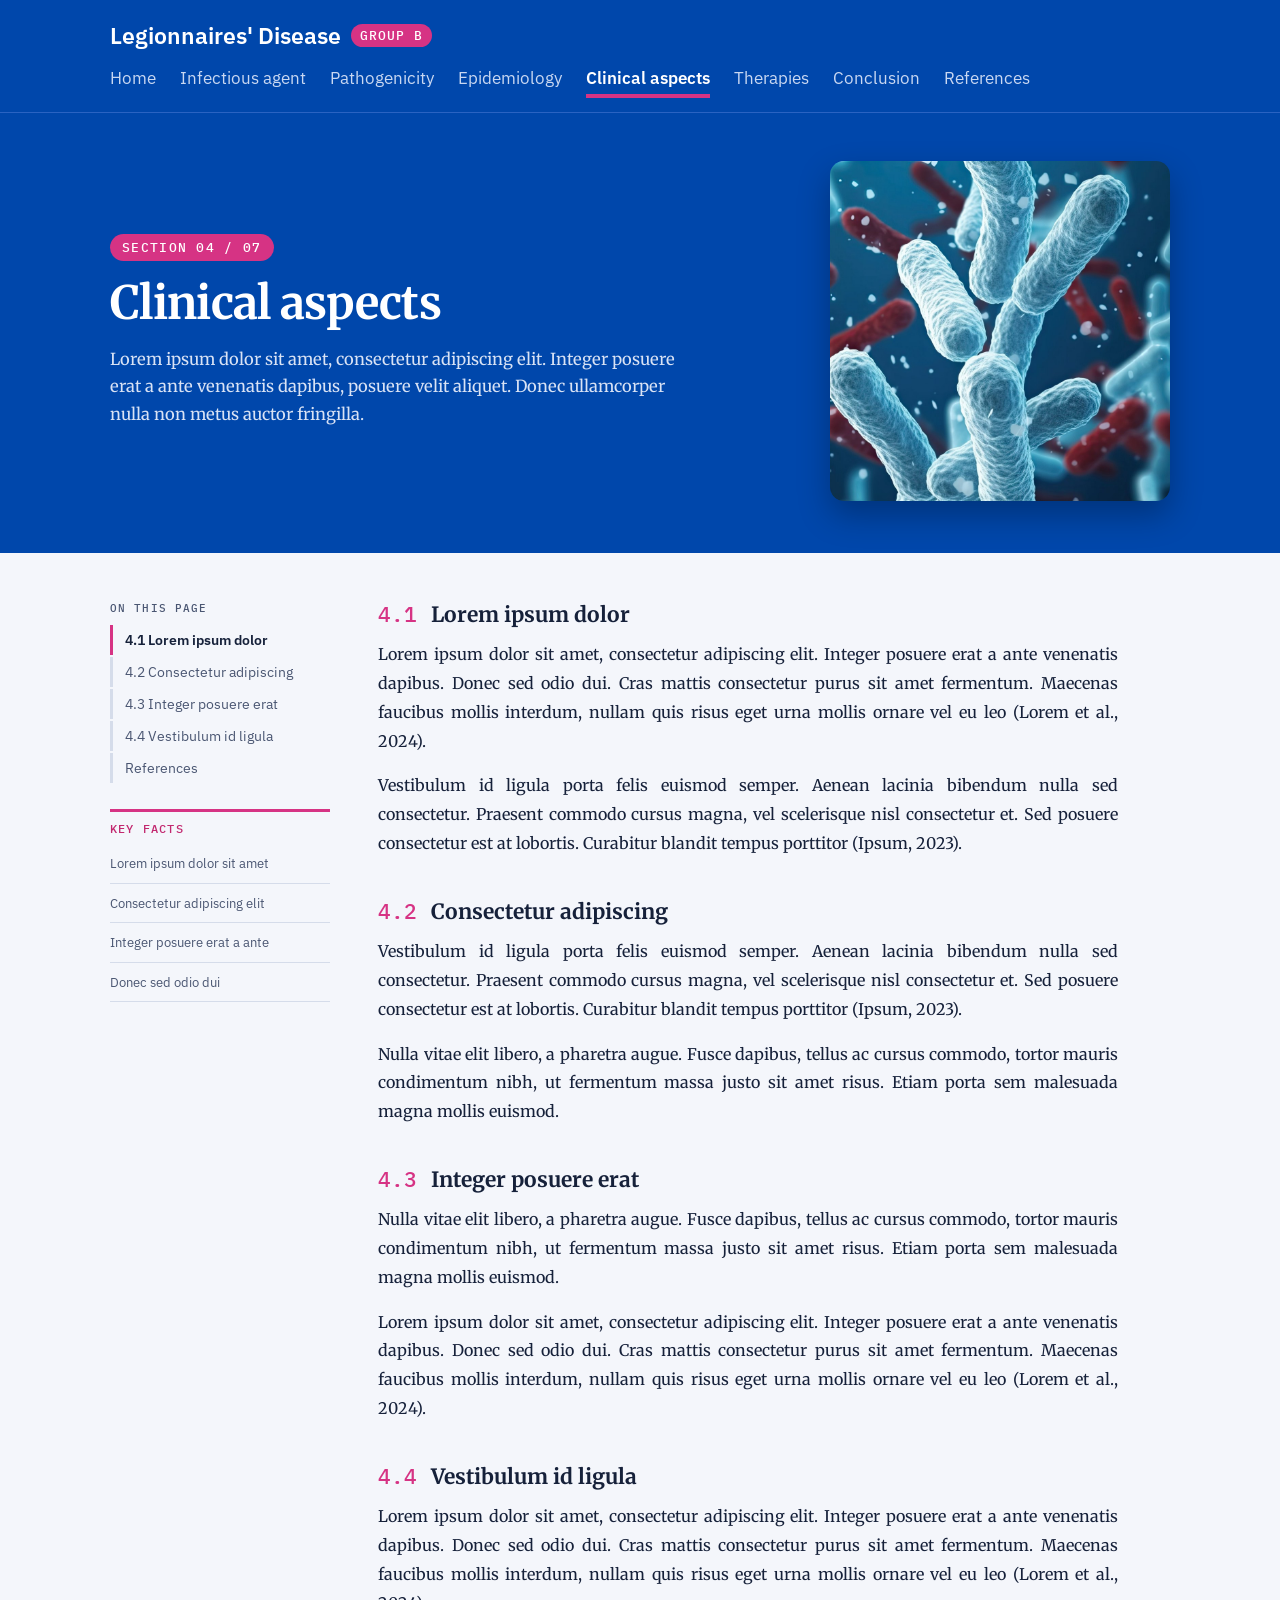
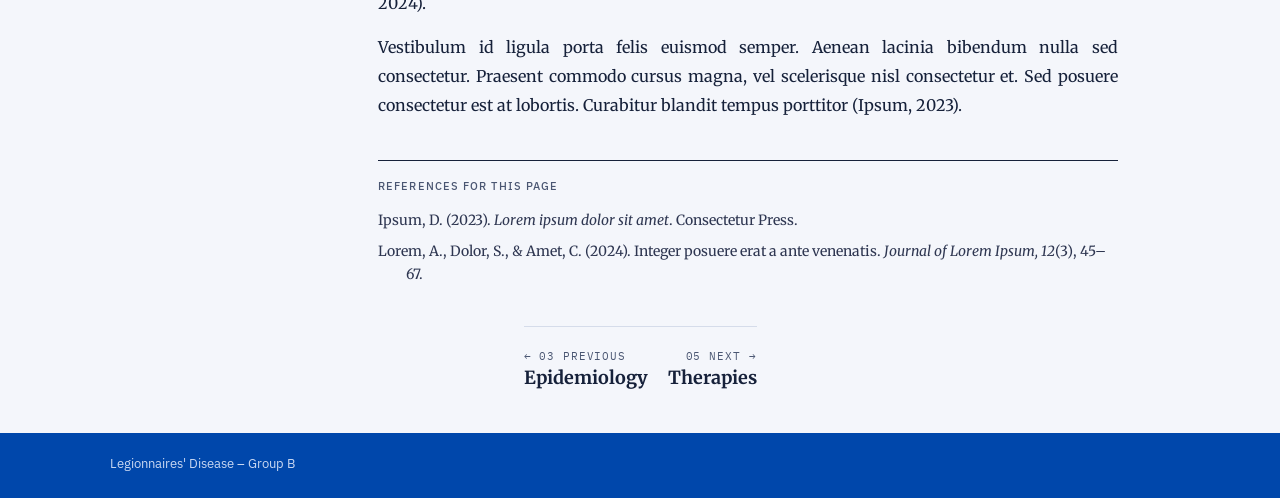
==== clinical-aspects.html @ c15a5297 "added the files for the case study" ====
<!DOCTYPE html>
<html lang="en">
<head>
<meta charset="utf-8">
<meta name="viewport" content="width=device-width, initial-scale=1">
<title>Clinical aspects – Legionnaires' Disease – Group B</title>
<link rel="preconnect" href="https://fonts.googleapis.com">
<link rel="preconnect" href="https://fonts.gstatic.com" crossorigin>
<link href="https://fonts.googleapis.com/css2?family=IBM+Plex+Sans:ital,wght@0,400;0,600;1,400&family=IBM+Plex+Mono:wght@500&family=Merriweather:ital,wght@0,400;0,700;1,400&display=swap" rel="stylesheet">
<link rel="stylesheet" href="style.css">
</head>
<body>
<header class="site-header">
  <div class="wrap">
    <a class="brand" href="index.html"><b>Legionnaires' Disease</b><span>GROUP B</span></a>
    <nav class="nav" aria-label="Main menu">
      <a href="index.html">Home</a>
      <a href="infectious-agent.html">Infectious agent</a>
      <a href="pathogenicity.html">Pathogenicity</a>
      <a href="epidemiology.html">Epidemiology</a>
      <a href="clinical-aspects.html" class="current" aria-current="page">Clinical aspects</a>
      <a href="therapies.html">Therapies</a>
      <a href="conclusion.html">Conclusion</a>
      <a href="references.html">References</a>
    </nav>
  </div>
</header>
<section class="band">
  <div class="wrap">
    <div class="band-text">
      <p class="label">Section 04 / 07</p>
      <h1>Clinical aspects</h1>
      <p class="lead">Lorem ipsum dolor sit amet, consectetur adipiscing elit. Integer posuere erat a ante venenatis dapibus, posuere velit aliquet. Donec ullamcorper nulla non metus auctor fringilla.</p>
    </div>
    <figure><img src="img-clinical-aspects.jpg" alt="3D illustration of rod-shaped bacteria in light blue and red"></figure>
  </div>
</section>

<main class="wrap layout">
  <aside class="toc" aria-label="On this page">
    <span class="label">On this page</span>
      <a href="#s1" class="on">4.1 Lorem ipsum dolor</a>
      <a href="#s2">4.2 Consectetur adipiscing</a>
      <a href="#s3">4.3 Integer posuere erat</a>
      <a href="#s4">4.4 Vestibulum id ligula</a>
      <a href="#refs">References</a>
    <div class="keyfacts"><span class="label">Key facts</span><p>Lorem ipsum dolor sit amet</p><p>Consectetur adipiscing elit</p><p>Integer posuere erat a ante</p><p>Donec sed odio dui</p></div>
  </aside>

  <article>
    <h2 id="s1"><span class="num">4.1</span><span>Lorem ipsum dolor</span></h2>
    <p>Lorem ipsum dolor sit amet, consectetur adipiscing elit. Integer posuere erat a ante venenatis dapibus. Donec sed odio dui. Cras mattis consectetur purus sit amet fermentum. Maecenas faucibus mollis interdum, nullam quis risus eget urna mollis ornare vel eu leo (Lorem et al., 2024).</p>
    <p>Vestibulum id ligula porta felis euismod semper. Aenean lacinia bibendum nulla sed consectetur. Praesent commodo cursus magna, vel scelerisque nisl consectetur et. Sed posuere consectetur est at lobortis. Curabitur blandit tempus porttitor (Ipsum, 2023).</p>

    <h2 id="s2"><span class="num">4.2</span><span>Consectetur adipiscing</span></h2>
    <p>Vestibulum id ligula porta felis euismod semper. Aenean lacinia bibendum nulla sed consectetur. Praesent commodo cursus magna, vel scelerisque nisl consectetur et. Sed posuere consectetur est at lobortis. Curabitur blandit tempus porttitor (Ipsum, 2023).</p>
    <p>Nulla vitae elit libero, a pharetra augue. Fusce dapibus, tellus ac cursus commodo, tortor mauris condimentum nibh, ut fermentum massa justo sit amet risus. Etiam porta sem malesuada magna mollis euismod.</p>

    <h2 id="s3"><span class="num">4.3</span><span>Integer posuere erat</span></h2>
    <p>Nulla vitae elit libero, a pharetra augue. Fusce dapibus, tellus ac cursus commodo, tortor mauris condimentum nibh, ut fermentum massa justo sit amet risus. Etiam porta sem malesuada magna mollis euismod.</p>
    <p>Lorem ipsum dolor sit amet, consectetur adipiscing elit. Integer posuere erat a ante venenatis dapibus. Donec sed odio dui. Cras mattis consectetur purus sit amet fermentum. Maecenas faucibus mollis interdum, nullam quis risus eget urna mollis ornare vel eu leo (Lorem et al., 2024).</p>

    <h2 id="s4"><span class="num">4.4</span><span>Vestibulum id ligula</span></h2>
    <p>Lorem ipsum dolor sit amet, consectetur adipiscing elit. Integer posuere erat a ante venenatis dapibus. Donec sed odio dui. Cras mattis consectetur purus sit amet fermentum. Maecenas faucibus mollis interdum, nullam quis risus eget urna mollis ornare vel eu leo (Lorem et al., 2024).</p>
    <p>Vestibulum id ligula porta felis euismod semper. Aenean lacinia bibendum nulla sed consectetur. Praesent commodo cursus magna, vel scelerisque nisl consectetur et. Sed posuere consectetur est at lobortis. Curabitur blandit tempus porttitor (Ipsum, 2023).</p>

    <div class="refs" id="refs"><p class="label">References for this page</p><ul><li>Ipsum, D. (2023). <i>Lorem ipsum dolor sit amet</i>. Consectetur Press.</li><li>Lorem, A., Dolor, S., &amp; Amet, C. (2024). Integer posuere erat a ante venenatis. <i>Journal of Lorem Ipsum, 12</i>(3), 45–67.</li></ul></div>
  </article>
</main>

<nav class="wrap" aria-label="Previous and next section"><div class="pager"><a href="epidemiology.html"><small>← 03 PREVIOUS</small><span>Epidemiology</span></a><a href="therapies.html"><small>05 NEXT →</small><span>Therapies</span></a></div></nav>

<footer class="site-footer">
  <div class="wrap">Legionnaires' Disease – Group B</div>
</footer>
<script src="script.js"></script>
</body>
</html>
---- style.css ----
/* =========================================================
   Legionnaires' Disease – Group B
   One stylesheet for the whole site.
   To change a colour everywhere, change it here once.
   ========================================================= */
:root {
  /* Blue (header, title areas, footer) */
  --blue: #0047AB;            /* cobalt blue: header, title areas, footer, home */
  --blue-line: #2A63C2;
  --on-blue: #FFFFFF;
  --on-blue-soft: #D9E3F5;    /* intro text on blue */
  --on-blue-muted: #C9D8F2;   /* small text on blue */

  /* Light content area */
  --light: #F4F6FB;
  --ink: #16213A;
  --ink-2: #4A5672;
  --rule: #D5DCEA;

  /* Soft magenta accent */
  --accent: #D63384;          /* soft magenta: lines, underlines, badges, numbers */
  --accent-on-blue: #D63384;  /* on blue the pink is used as a filled badge with white text */
  --accent-text: #C2286F;     /* slightly darker soft magenta for small text and links on light background */
  --accent-vivid: #D63384;    /* section numbers and lines on light background */
  --accent-tint: #FBE9F2;

  --radius: 14px;
  --img: 340px;               /* square image on every section page */
  --serif: 'Merriweather', Georgia, 'Times New Roman', serif;     /* academic: titles and reading text */
  --sans: 'IBM Plex Sans', system-ui, sans-serif;                 /* menu, captions, tables */
  --mono: 'IBM Plex Mono', ui-monospace, monospace;
}

* { box-sizing: border-box; }
html { scroll-behavior: smooth; }
body { margin: 0; font-family: var(--sans); color: var(--ink); background: var(--light); }
img { max-width: 100%; }
.wrap { max-width: 1140px; margin: 0 auto; padding: 0 40px; }
.label { font-family: var(--mono); font-size: 13px; font-weight: 500; letter-spacing: .1em; text-transform: uppercase; margin: 0; }

/* ---------- Header ---------- */
.site-header { background: var(--blue); border-bottom: 1px solid var(--blue-line); }
.site-header .wrap { display: flex; flex-direction: column; align-items: flex-start; gap: 12px; padding-top: 20px; padding-bottom: 14px; }
.brand { display: flex; align-items: baseline; gap: 10px; color: var(--on-blue); text-decoration: none; }
.brand b { font-size: 23px; font-weight: 600; }
.brand span { font-family: var(--mono); font-size: 13px; font-weight: 500; letter-spacing: .08em; color: #FFFFFF; background: var(--accent); padding: 3px 9px; border-radius: 999px; align-self: center; }
.brand { align-items: center; }
.nav { display: flex; flex-wrap: wrap; gap: 6px 24px; font-size: 17px; }
.nav a { color: var(--on-blue-muted); text-decoration: none; padding: 5px 0; border-bottom: 4px solid transparent; }
.nav a:hover { color: var(--on-blue); }
.nav a.current { color: var(--on-blue); font-weight: 600; border-bottom-color: var(--accent); }

/* ---------- Footer ---------- */
.site-footer { background: var(--blue); color: var(--on-blue-muted); font-size: 13px; }
.site-footer .wrap { padding-top: 22px; padding-bottom: 26px; }

/* ---------- Title area with image (every page) ---------- */
.band { background: var(--blue); color: var(--on-blue); }
.band .wrap { display: flex; flex-wrap: wrap; gap: 48px; align-items: center; justify-content: space-between; padding-top: 48px; padding-bottom: 52px; }
.band-text { flex: 1 1 420px; min-width: 0; display: flex; flex-direction: column; gap: 16px; }
.band-text .label { color: #FFFFFF; background: var(--accent); align-self: flex-start; padding: 5px 12px; border-radius: 999px; }
.band h1 { font-family: var(--serif); margin: 0; font-size: clamp(32px, 4vw, 46px); line-height: 1.15; font-weight: 700; letter-spacing: -.015em; }
.lead { font-family: var(--serif); margin: 0; font-size: 16.5px; line-height: 1.65; color: var(--on-blue-soft); max-width: 580px; }
.band figure { margin: 0; flex: 0 0 var(--img); width: var(--img); }
.band figure img { display: block; width: 100%; aspect-ratio: 1 / 1; height: auto; border-radius: var(--radius); box-shadow: 0 14px 32px rgba(0, 0, 0, .28); }

/* Home: wide image shown whole */
.home .band .wrap { padding-top: 56px; padding-bottom: 60px; }
.home .band h1 { font-size: clamp(36px, 4.6vw, 54px); line-height: 1.1; }
.home .band figure { flex: 0 1 480px; width: auto; }
.home .band figure img { aspect-ratio: auto; }

/* ---------- Content area (light) ---------- */
.layout { display: flex; flex-wrap: wrap; gap: 48px; align-items: flex-start; padding-top: 48px; padding-bottom: 32px; }
.toc { flex: 0 1 220px; display: flex; flex-direction: column; gap: 2px; font-size: 14px; position: sticky; top: 16px; }
.toc .label { font-size: 11px; color: var(--ink-2); margin-bottom: 8px; }
.toc a { color: var(--ink-2); text-decoration: none; padding: 6px 0 6px 12px; border-left: 3px solid var(--rule); }
.toc a:hover, .toc a.on { color: var(--ink); border-left-color: var(--accent-vivid); }
.toc a.on { font-weight: 600; }
.keyfacts { margin-top: 24px; display: flex; flex-direction: column; gap: 10px; }
.keyfacts .label { font-size: 12px; color: var(--accent-text); border-top: 3px solid var(--accent-vivid); padding-top: 9px; }
.keyfacts p { margin: 0; font-size: 13px; line-height: 1.5; color: var(--ink-2); border-bottom: 1px solid var(--rule); padding-bottom: 9px; }

article { flex: 1 1 560px; min-width: 0; max-width: 740px; font-family: var(--serif); font-size: 16px; line-height: 1.8; }
article h2 { font-family: var(--serif); margin: 40px 0 12px; font-size: 21px; font-weight: 700; line-height: 1.3; display: flex; gap: 14px; scroll-margin-top: 16px; }
article h2:first-child { margin-top: 0; }
article h2 .num { font-family: var(--mono); font-weight: 500; color: var(--accent-vivid); }
article p { margin: 0 0 16px; text-align: justify; }
article a { color: var(--accent-text); }

/* Therapies: one centred column of the group's text */
.single { padding-top: 48px; padding-bottom: 32px; }
.single article { max-width: 780px; margin: 0 auto; }

figure.fig { margin: 24px 0; }
.fig img { display: block; width: 100%; height: auto; border-radius: var(--radius); background: #fff; border: 1px solid var(--rule); }
.fig-credit { font-size: 13px; color: var(--ink-2); margin: 8px 0 2px; }
figcaption, .tcap { font-size: 14px; color: var(--ink-2); }
figcaption b, .tcap b { color: var(--ink); }
.tcap { margin: 28px 0 8px; text-align: left; }
figcaption, .tcap, .fig-credit, .table-src, table, .refs .label { font-family: var(--sans); }
article .table-src { text-align: left; }
.table-wrap { overflow-x: auto; border-top: 2px solid var(--ink); border-bottom: 2px solid var(--ink); }
table { width: 100%; min-width: 460px; border-collapse: collapse; font-size: 15px; line-height: 1.5; }
td { padding: 10px 12px; border-bottom: 1px solid var(--rule); vertical-align: top; }
td:first-child { font-weight: 600; width: 34%; }
tbody tr:last-child td { border-bottom: none; }
tbody tr:hover { background: var(--accent-tint); }
.table-src { font-size: 13px; color: var(--ink-2); margin: 6px 0 24px; }

.refs { margin-top: 40px; padding-top: 16px; border-top: 1px solid var(--ink); }
.refs h2, .refs .label { margin: 0 0 12px; }
.refs .label { font-size: 11px; color: var(--ink-2); }
.refs h2 { font-size: 20px; }
.refs ul { list-style: none; margin: 0; padding: 0; font-size: 14px; line-height: 1.65; color: #2E3651; }
.refs li { padding-left: 2em; text-indent: -2em; margin-bottom: 8px; overflow-wrap: anywhere; }

/* ---------- Previous / next ---------- */
.pager { display: flex; flex-wrap: wrap; justify-content: space-between; gap: 20px; border-top: 1px solid var(--rule); padding-top: 22px; padding-bottom: 44px; }
.pager a { color: var(--ink); text-decoration: none; display: flex; flex-direction: column; gap: 3px; }
.pager a:last-child { text-align: right; margin-left: auto; }
.pager small { font-family: var(--mono); font-size: 11px; letter-spacing: .08em; color: var(--ink-2); }
.pager span { font-family: var(--serif); font-size: 18px; font-weight: 700; }
.pager a:hover span { color: var(--accent-vivid); }

/* ---------- Phones ---------- */
@media (max-width: 760px) {
  .wrap { padding: 0 20px; }
  .nav { flex-wrap: nowrap; overflow-x: auto; width: 100%; padding-bottom: 4px; }
  .nav a { white-space: nowrap; }
  .band .wrap, .home .band .wrap { padding-top: 32px; padding-bottom: 36px; gap: 26px; }
  .band figure { flex: 0 0 100%; width: 100%; max-width: var(--img); }
  .home .band figure { flex: 1 1 100%; max-width: none; }
  .toc { position: static; flex-basis: 100%; }
  .layout { gap: 28px; }
}

/* Page fills the screen; Home stays blue all the way down */
body { min-height: 100vh; display: flex; flex-direction: column; }
body > main { flex: 1 0 auto; min-width: 0; width: 100%; }
.home { background: var(--blue); }
.home > main { display: flex; align-items: center; }
.home > main > .band { width: 100%; }

/* Home: longer introduction text */
.home .lead { max-width: 560px; text-align: justify; }
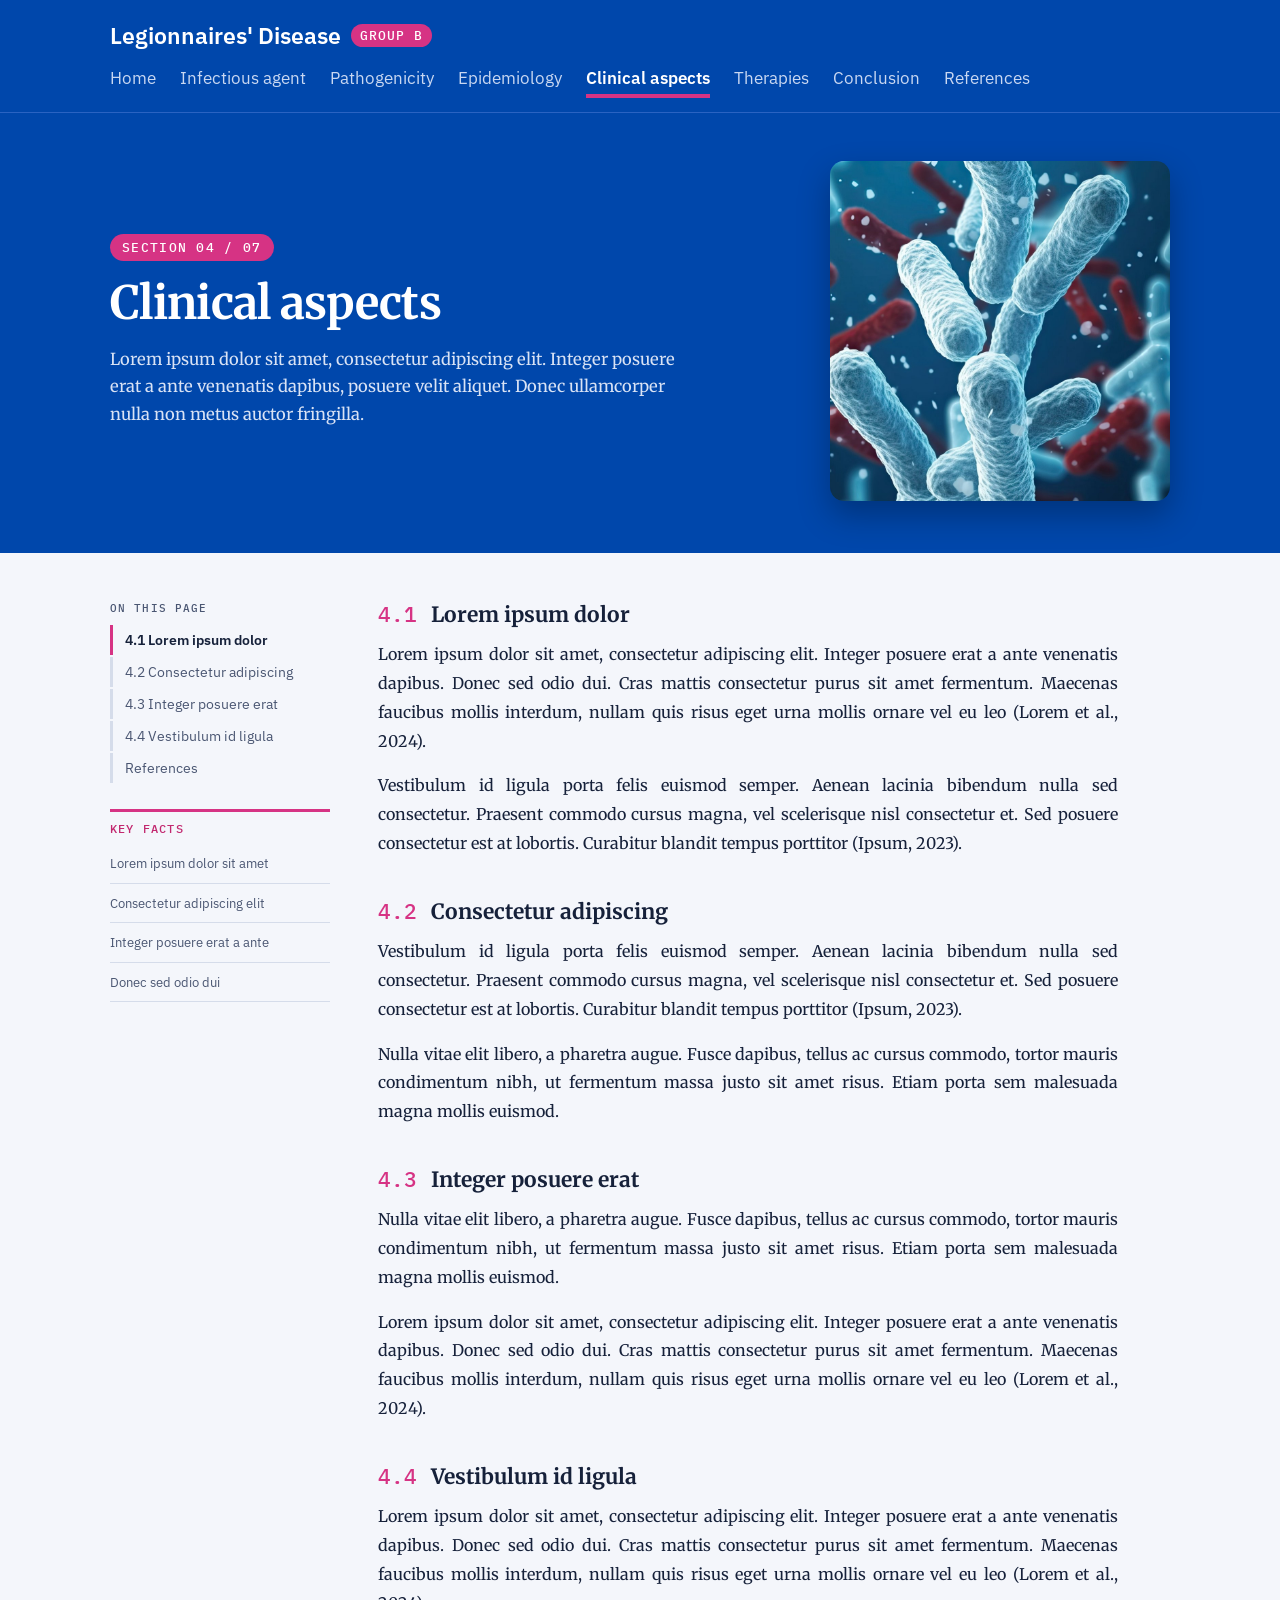
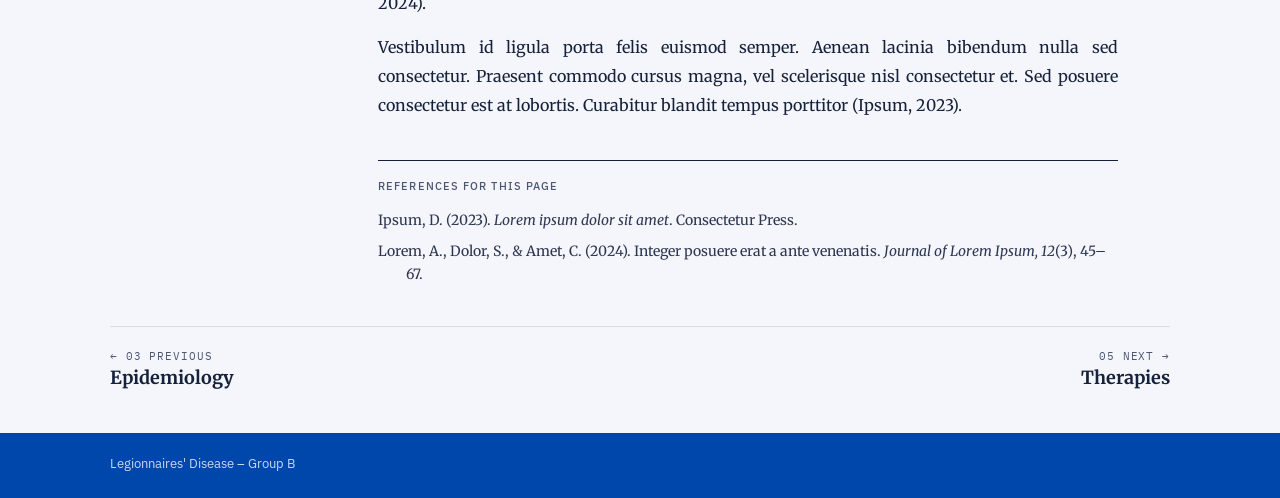
==== commit f29800e2: "added and adapted epidemiology site" ====
--- a/clinical-aspects.html
+++ b/clinical-aspects.html
@@ -7,7 +7,7 @@
 <link rel="preconnect" href="https://fonts.googleapis.com">
 <link rel="preconnect" href="https://fonts.gstatic.com" crossorigin>
 <link href="https://fonts.googleapis.com/css2?family=IBM+Plex+Sans:ital,wght@0,400;0,600;1,400&family=IBM+Plex+Mono:wght@500&family=Merriweather:ital,wght@0,400;0,700;1,400&display=swap" rel="stylesheet">
-<link rel="stylesheet" href="style.css">
+<link rel="stylesheet" href="style.css?v=14">
 </head>
 <body>
 <header class="site-header">
@@ -73,6 +73,6 @@
 <footer class="site-footer">
   <div class="wrap">Legionnaires' Disease – Group B</div>
 </footer>
-<script src="script.js"></script>
+<script src="script.js?v=14"></script>
 </body>
 </html>
--- a/style.css
+++ b/style.css
@@ -139,8 +139,23 @@
 body { min-height: 100vh; display: flex; flex-direction: column; }
 body > main { flex: 1 0 auto; min-width: 0; width: 100%; }
 .home { background: var(--blue); }
-.home > main { display: flex; align-items: center; }
-.home > main > .band { width: 100%; }
+/* Home video: centred below the text and image */
+.home .band .wrap { align-items: center; padding-bottom: 40px; }
+.home .lead { max-width: 600px; }
+.video .wrap { display: flex; flex-direction: column; align-items: center; gap: 12px; padding-top: 0; padding-bottom: 64px; }
+.video-frame { width: 100%; max-width: 760px; aspect-ratio: 16 / 9; border-radius: var(--radius); overflow: hidden; box-shadow: 0 14px 32px rgba(0, 0, 0, .28); background: #001E4D; }
+.video-frame iframe { display: block; width: 100%; height: 100%; border: 0; }
+.video-link { margin: 0; font-size: 14px; }
+.video-link a { color: var(--on-blue-muted); }
+.video-link a:hover { color: var(--on-blue); }
 
 /* Home: longer introduction text */
-.home .lead { max-width: 560px; text-align: justify; }
+.home .lead { text-align: justify; }
+
+/* Epidemiology: Table 1 with a header row */
+th { text-align: left; padding: 10px 12px; border-bottom: 1px solid var(--ink); font-family: var(--sans); font-weight: 600; }
+.epi-table td:first-child { width: 40%; }
+.epi-table td:last-child, .epi-table th:last-child { font-family: var(--sans); }
+.epi-table { margin: 0; }
+article .table-wrap + p { margin-top: 24px; }
+body > nav.wrap { width: 100%; box-sizing: border-box; }
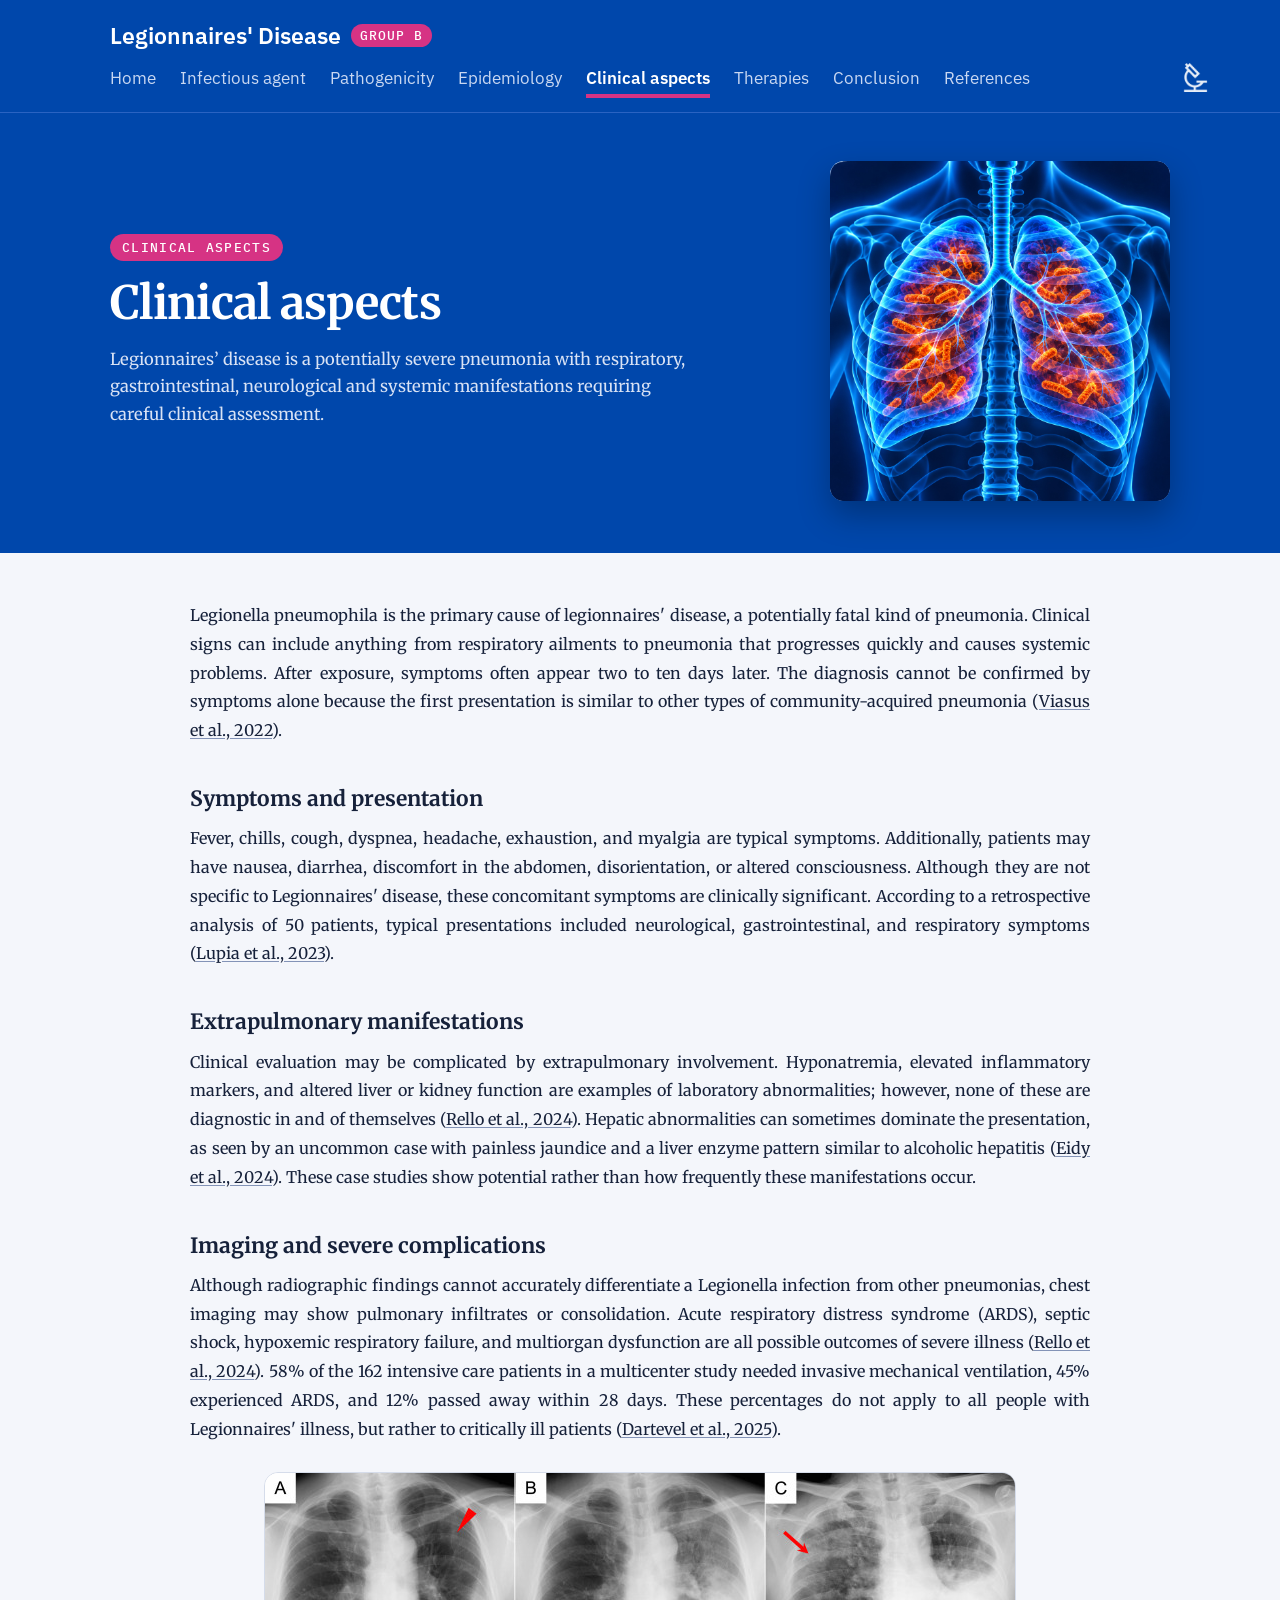
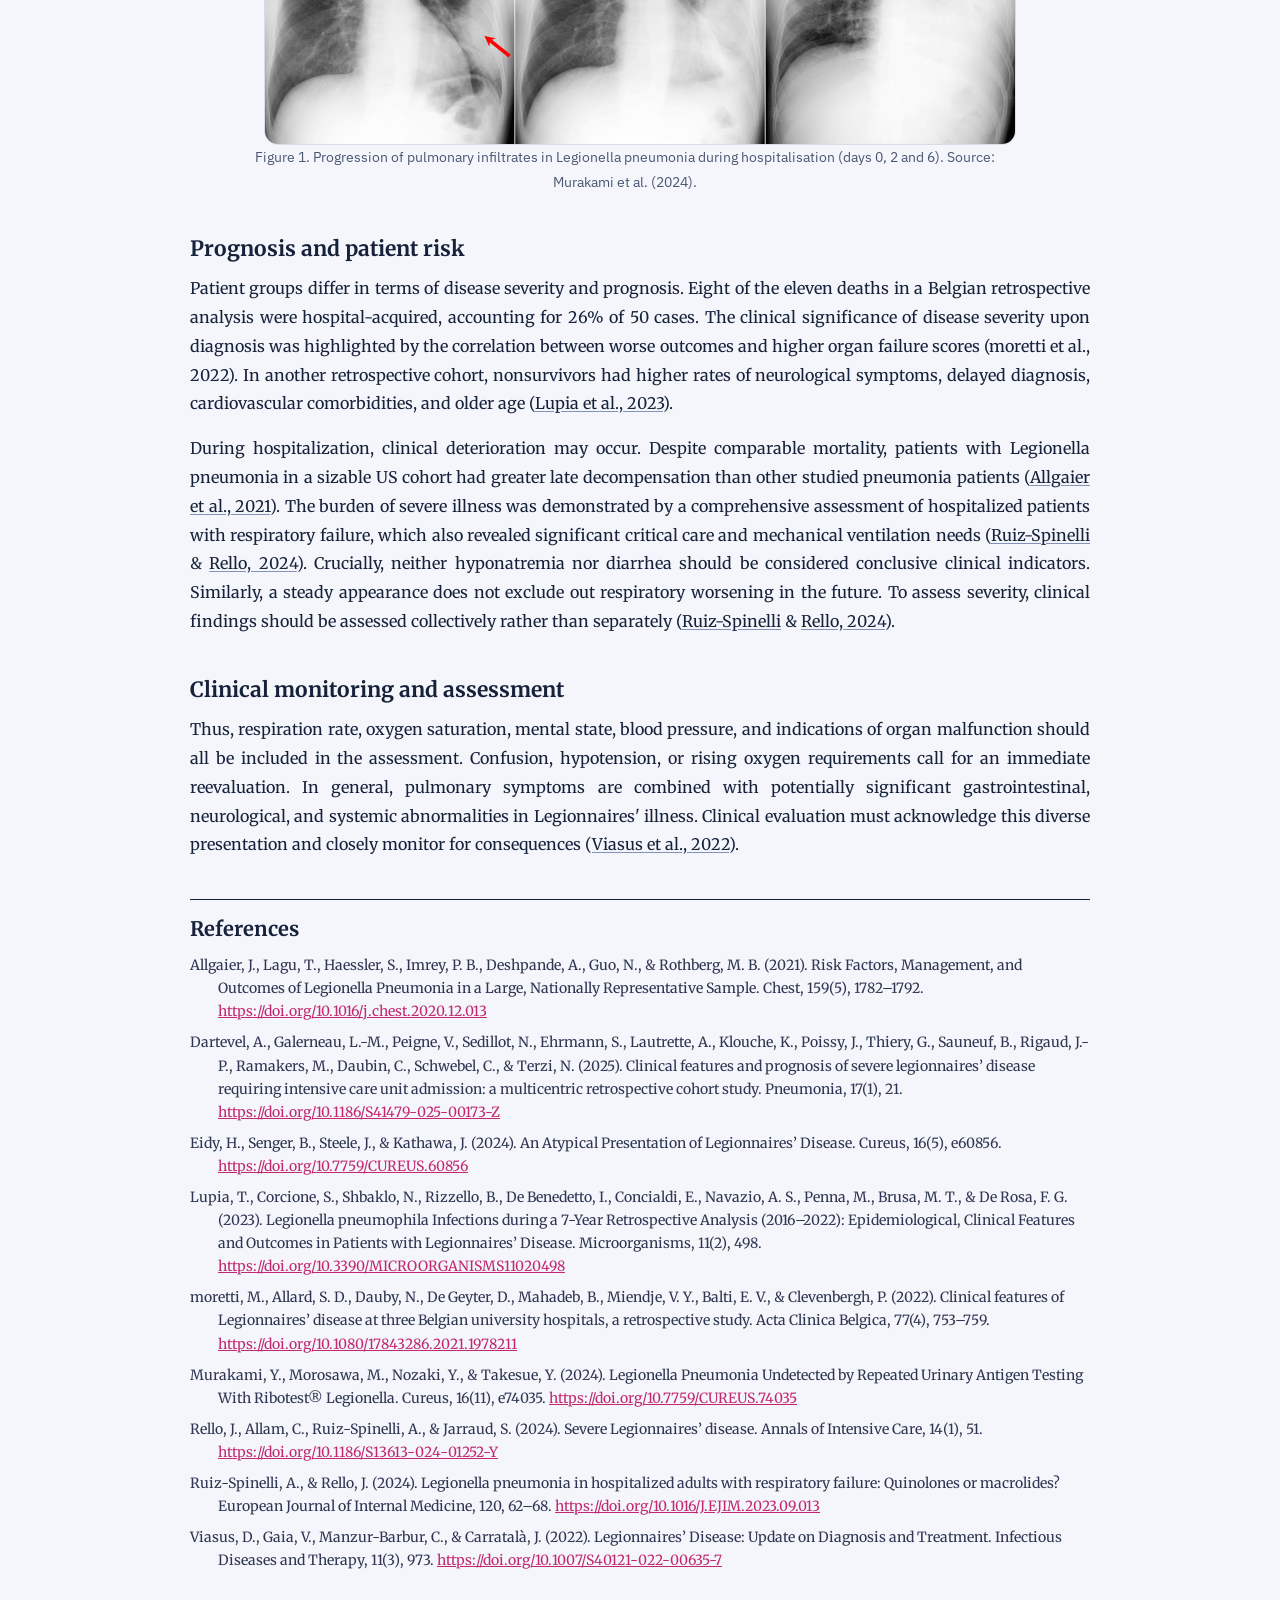
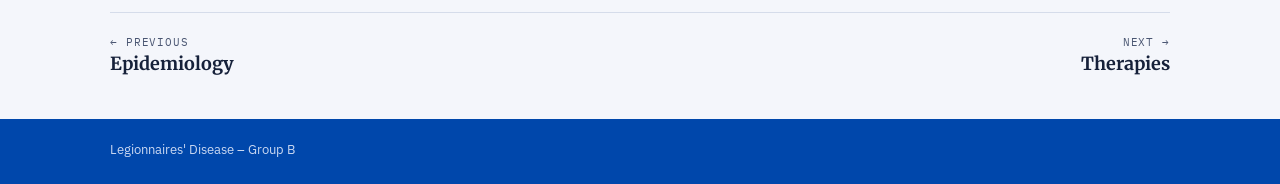
==== commit dcb82a80: "adjusted the text and images" ====
--- a/clinical-aspects.html
+++ b/clinical-aspects.html
@@ -1,78 +1,49 @@
 <!DOCTYPE html>
+
 <html lang="en">
 <head>
-<meta charset="utf-8">
-<meta name="viewport" content="width=device-width, initial-scale=1">
+<meta charset="utf-8"/>
+<meta content="width=device-width, initial-scale=1" name="viewport"/>
 <title>Clinical aspects – Legionnaires' Disease – Group B</title>
-<link rel="preconnect" href="https://fonts.googleapis.com">
-<link rel="preconnect" href="https://fonts.gstatic.com" crossorigin>
-<link href="https://fonts.googleapis.com/css2?family=IBM+Plex+Sans:ital,wght@0,400;0,600;1,400&family=IBM+Plex+Mono:wght@500&family=Merriweather:ital,wght@0,400;0,700;1,400&display=swap" rel="stylesheet">
-<link rel="stylesheet" href="style.css?v=14">
+<link href="https://fonts.googleapis.com" rel="preconnect"/>
+<link crossorigin="" href="https://fonts.gstatic.com" rel="preconnect"/>
+<link href="https://fonts.googleapis.com/css2?family=IBM+Plex+Sans:ital,wght@0,400;0,600;1,400&amp;family=IBM+Plex+Mono:wght@500&amp;family=Merriweather:ital,wght@0,400;0,700;1,400&amp;display=swap" rel="stylesheet"/>
+<link href="style.css?v=16" rel="stylesheet"/>
 </head>
 <body>
 <header class="site-header">
-  <div class="wrap">
-    <a class="brand" href="index.html"><b>Legionnaires' Disease</b><span>GROUP B</span></a>
-    <nav class="nav" aria-label="Main menu">
-      <a href="index.html">Home</a>
-      <a href="infectious-agent.html">Infectious agent</a>
-      <a href="pathogenicity.html">Pathogenicity</a>
-      <a href="epidemiology.html">Epidemiology</a>
-      <a href="clinical-aspects.html" class="current" aria-current="page">Clinical aspects</a>
-      <a href="therapies.html">Therapies</a>
-      <a href="conclusion.html">Conclusion</a>
-      <a href="references.html">References</a>
-    </nav>
-  </div>
+<div class="wrap">
+<img alt="" aria-hidden="true" class="header-microscope" src="header-microscope.png"/>
+<a class="brand" href="index.html"><b>Legionnaires' Disease</b><span>GROUP B</span></a>
+<nav aria-label="Main menu" class="nav">
+<a href="index.html">Home</a>
+<a href="infectious-agent.html">Infectious agent</a>
+<a href="pathogenicity.html">Pathogenicity</a>
+<a href="epidemiology.html">Epidemiology</a>
+<a aria-current="page" class="current" href="clinical-aspects.html">Clinical aspects</a>
+<a href="therapies.html">Therapies</a>
+<a href="conclusion.html">Conclusion</a>
+<a href="references.html">References</a>
+</nav>
+</div>
 </header>
 <section class="band">
-  <div class="wrap">
-    <div class="band-text">
-      <p class="label">Section 04 / 07</p>
-      <h1>Clinical aspects</h1>
-      <p class="lead">Lorem ipsum dolor sit amet, consectetur adipiscing elit. Integer posuere erat a ante venenatis dapibus, posuere velit aliquet. Donec ullamcorper nulla non metus auctor fringilla.</p>
-    </div>
-    <figure><img src="img-clinical-aspects.jpg" alt="3D illustration of rod-shaped bacteria in light blue and red"></figure>
-  </div>
+<div class="wrap">
+<div class="band-text">
+<p class="label">CLINICAL ASPECTS</p>
+<h1>Clinical aspects</h1>
+<p class="lead">Legionnaires’ disease is a potentially severe pneumonia with respiratory, gastrointestinal, neurological and systemic manifestations requiring careful clinical assessment.</p>
+</div>
+<figure><img alt="Blue scientific medical illustration of translucent lungs and orange highlighted areas representing Legionella pneumonia" src="img-clinical-aspects.jpg?v=15"/></figure>
+</div>
 </section>
-
-<main class="wrap layout">
-  <aside class="toc" aria-label="On this page">
-    <span class="label">On this page</span>
-      <a href="#s1" class="on">4.1 Lorem ipsum dolor</a>
-      <a href="#s2">4.2 Consectetur adipiscing</a>
-      <a href="#s3">4.3 Integer posuere erat</a>
-      <a href="#s4">4.4 Vestibulum id ligula</a>
-      <a href="#refs">References</a>
-    <div class="keyfacts"><span class="label">Key facts</span><p>Lorem ipsum dolor sit amet</p><p>Consectetur adipiscing elit</p><p>Integer posuere erat a ante</p><p>Donec sed odio dui</p></div>
-  </aside>
-
-  <article>
-    <h2 id="s1"><span class="num">4.1</span><span>Lorem ipsum dolor</span></h2>
-    <p>Lorem ipsum dolor sit amet, consectetur adipiscing elit. Integer posuere erat a ante venenatis dapibus. Donec sed odio dui. Cras mattis consectetur purus sit amet fermentum. Maecenas faucibus mollis interdum, nullam quis risus eget urna mollis ornare vel eu leo (Lorem et al., 2024).</p>
-    <p>Vestibulum id ligula porta felis euismod semper. Aenean lacinia bibendum nulla sed consectetur. Praesent commodo cursus magna, vel scelerisque nisl consectetur et. Sed posuere consectetur est at lobortis. Curabitur blandit tempus porttitor (Ipsum, 2023).</p>
-
-    <h2 id="s2"><span class="num">4.2</span><span>Consectetur adipiscing</span></h2>
-    <p>Vestibulum id ligula porta felis euismod semper. Aenean lacinia bibendum nulla sed consectetur. Praesent commodo cursus magna, vel scelerisque nisl consectetur et. Sed posuere consectetur est at lobortis. Curabitur blandit tempus porttitor (Ipsum, 2023).</p>
-    <p>Nulla vitae elit libero, a pharetra augue. Fusce dapibus, tellus ac cursus commodo, tortor mauris condimentum nibh, ut fermentum massa justo sit amet risus. Etiam porta sem malesuada magna mollis euismod.</p>
-
-    <h2 id="s3"><span class="num">4.3</span><span>Integer posuere erat</span></h2>
-    <p>Nulla vitae elit libero, a pharetra augue. Fusce dapibus, tellus ac cursus commodo, tortor mauris condimentum nibh, ut fermentum massa justo sit amet risus. Etiam porta sem malesuada magna mollis euismod.</p>
-    <p>Lorem ipsum dolor sit amet, consectetur adipiscing elit. Integer posuere erat a ante venenatis dapibus. Donec sed odio dui. Cras mattis consectetur purus sit amet fermentum. Maecenas faucibus mollis interdum, nullam quis risus eget urna mollis ornare vel eu leo (Lorem et al., 2024).</p>
-
-    <h2 id="s4"><span class="num">4.4</span><span>Vestibulum id ligula</span></h2>
-    <p>Lorem ipsum dolor sit amet, consectetur adipiscing elit. Integer posuere erat a ante venenatis dapibus. Donec sed odio dui. Cras mattis consectetur purus sit amet fermentum. Maecenas faucibus mollis interdum, nullam quis risus eget urna mollis ornare vel eu leo (Lorem et al., 2024).</p>
-    <p>Vestibulum id ligula porta felis euismod semper. Aenean lacinia bibendum nulla sed consectetur. Praesent commodo cursus magna, vel scelerisque nisl consectetur et. Sed posuere consectetur est at lobortis. Curabitur blandit tempus porttitor (Ipsum, 2023).</p>
-
-    <div class="refs" id="refs"><p class="label">References for this page</p><ul><li>Ipsum, D. (2023). <i>Lorem ipsum dolor sit amet</i>. Consectetur Press.</li><li>Lorem, A., Dolor, S., &amp; Amet, C. (2024). Integer posuere erat a ante venenatis. <i>Journal of Lorem Ipsum, 12</i>(3), 45–67.</li></ul></div>
-  </article>
+<main class="wrap single">
+<article><p>Legionella pneumophila is the primary cause of legionnaires' disease, a potentially fatal kind of pneumonia. Clinical signs can include anything from respiratory ailments to pneumonia that progresses quickly and causes systemic problems. After exposure, symptoms often appear two to ten days later. The diagnosis cannot be confirmed by symptoms alone because the first presentation is similar to other types of community-acquired pneumonia (<a class="citation-link" href="https://doi.org/10.1007/S40121-022-00635-7" rel="noopener noreferrer" target="_blank">Viasus et al., 2022</a>).</p><h2>Symptoms and presentation</h2><p>Fever, chills, cough, dyspnea, headache, exhaustion, and myalgia are typical symptoms. Additionally, patients may have nausea, diarrhea, discomfort in the abdomen, disorientation, or altered consciousness. Although they are not specific to Legionnaires' disease, these concomitant symptoms are clinically significant. According to a retrospective analysis of 50 patients, typical presentations included neurological, gastrointestinal, and respiratory symptoms (<a class="citation-link" href="https://doi.org/10.3390/MICROORGANISMS11020498" rel="noopener noreferrer" target="_blank">Lupia et al., 2023</a>).</p><h2>Extrapulmonary manifestations</h2><p>Clinical evaluation may be complicated by extrapulmonary involvement. Hyponatremia, elevated inflammatory markers, and altered liver or kidney function are examples of laboratory abnormalities; however, none of these are diagnostic in and of themselves (<a class="citation-link" href="https://doi.org/10.1186/S13613-024-01252-Y" rel="noopener noreferrer" target="_blank">Rello et al., 2024</a>). Hepatic abnormalities can sometimes dominate the presentation, as seen by an uncommon case with painless jaundice and a liver enzyme pattern similar to alcoholic hepatitis (<a class="citation-link" href="https://doi.org/10.7759/CUREUS.60856" rel="noopener noreferrer" target="_blank">Eidy et al., 2024</a>). These case studies show potential rather than how frequently these manifestations occur.</p><h2>Imaging and severe complications</h2><p>Although radiographic findings cannot accurately differentiate a Legionella infection from other pneumonias, chest imaging may show pulmonary infiltrates or consolidation. Acute respiratory distress syndrome (ARDS), septic shock, hypoxemic respiratory failure, and multiorgan dysfunction are all possible outcomes of severe illness (<a class="citation-link" href="https://doi.org/10.1186/S13613-024-01252-Y" rel="noopener noreferrer" target="_blank">Rello et al., 2024</a>). 58% of the 162 intensive care patients in a multicenter study needed invasive mechanical ventilation, 45% experienced ARDS, and 12% passed away within 28 days. These percentages do not apply to all people with Legionnaires' illness, but rather to critically ill patients (<a class="citation-link" href="https://doi.org/10.1186/S41479-025-00173-Z" rel="noopener noreferrer" target="_blank">Dartevel et al., 2025</a>).</p><figure class="fig fig-centered"><img alt="Three published chest radiographs showing changing pulmonary infiltrates over hospital days 0, 2 and 6" loading="lazy" src="fig-clinical-progression.png"/><figcaption>Figure 1. Progression of pulmonary infiltrates in Legionella pneumonia during hospitalisation (days 0, 2 and 6). Source: Murakami et al. (2024).</figcaption></figure><h2>Prognosis and patient risk</h2><p>Patient groups differ in terms of disease severity and prognosis. Eight of the eleven deaths in a Belgian retrospective analysis were hospital-acquired, accounting for 26% of 50 cases. The clinical significance of disease severity upon diagnosis was highlighted by the correlation between worse outcomes and higher organ failure scores (moretti et al., 2022). In another retrospective cohort, nonsurvivors had higher rates of neurological symptoms, delayed diagnosis, cardiovascular comorbidities, and older age (<a class="citation-link" href="https://doi.org/10.3390/MICROORGANISMS11020498" rel="noopener noreferrer" target="_blank">Lupia et al., 2023</a>).</p><p>During hospitalization, clinical deterioration may occur. Despite comparable mortality, patients with Legionella pneumonia in a sizable US cohort had greater late decompensation than other studied pneumonia patients (<a class="citation-link" href="https://doi.org/10.1016/j.chest.2020.12.013" rel="noopener noreferrer" target="_blank">Allgaier et al., 2021</a>). The burden of severe illness was demonstrated by a comprehensive assessment of hospitalized patients with respiratory failure, which also revealed significant critical care and mechanical ventilation needs (<a class="citation-link" href="https://doi.org/10.1016/J.EJIM.2023.09.013" rel="noopener noreferrer" target="_blank">Ruiz-Spinelli</a> &amp; <a class="citation-link" href="https://doi.org/10.1186/S13613-024-01252-Y" rel="noopener noreferrer" target="_blank">Rello, 2024</a>). Crucially, neither hyponatremia nor diarrhea should be considered conclusive clinical indicators. Similarly, a steady appearance does not exclude out respiratory worsening in the future. To assess severity, clinical findings should be assessed collectively rather than separately (<a class="citation-link" href="https://doi.org/10.1016/J.EJIM.2023.09.013" rel="noopener noreferrer" target="_blank">Ruiz-Spinelli</a> &amp; <a class="citation-link" href="https://doi.org/10.1186/S13613-024-01252-Y" rel="noopener noreferrer" target="_blank">Rello, 2024</a>).</p><h2>Clinical monitoring and assessment</h2><p>Thus, respiration rate, oxygen saturation, mental state, blood pressure, and indications of organ malfunction should all be included in the assessment. Confusion, hypotension, or rising oxygen requirements call for an immediate reevaluation. In general, pulmonary symptoms are combined with potentially significant gastrointestinal, neurological, and systemic abnormalities in Legionnaires' illness. Clinical evaluation must acknowledge this diverse presentation and closely monitor for consequences (<a class="citation-link" href="https://doi.org/10.1007/S40121-022-00635-7" rel="noopener noreferrer" target="_blank">Viasus et al., 2022</a>).</p><div class="refs" id="refs"><h2>References</h2><ul><li id="ref-1">Allgaier, J., Lagu, T., Haessler, S., Imrey, P. B., Deshpande, A., Guo, N., &amp; Rothberg, M. B. (2021). Risk Factors, Management, and Outcomes of Legionella Pneumonia in a Large, Nationally Representative Sample. Chest, 159(5), 1782–1792. <a href="https://doi.org/10.1016/j.chest.2020.12.013" rel="noopener noreferrer" target="_blank">https://doi.org/10.1016/j.chest.2020.12.013</a></li><li id="ref-2">Dartevel, A., Galerneau, L.-M., Peigne, V., Sedillot, N., Ehrmann, S., Lautrette, A., Klouche, K., Poissy, J., Thiery, G., Sauneuf, B., Rigaud, J.-P., Ramakers, M., Daubin, C., Schwebel, C., &amp; Terzi, N. (2025). Clinical features and prognosis of severe legionnaires’ disease requiring intensive care unit admission: a multicentric retrospective cohort study. Pneumonia, 17(1), 21. <a href="https://doi.org/10.1186/S41479-025-00173-Z" rel="noopener noreferrer" target="_blank">https://doi.org/10.1186/S41479-025-00173-Z</a></li><li id="ref-3">Eidy, H., Senger, B., Steele, J., &amp; Kathawa, J. (2024). An Atypical Presentation of Legionnaires’ Disease. Cureus, 16(5), e60856. <a href="https://doi.org/10.7759/CUREUS.60856" rel="noopener noreferrer" target="_blank">https://doi.org/10.7759/CUREUS.60856</a></li><li id="ref-4">Lupia, T., Corcione, S., Shbaklo, N., Rizzello, B., De Benedetto, I., Concialdi, E., Navazio, A. S., Penna, M., Brusa, M. T., &amp; De Rosa, F. G. (2023). Legionella pneumophila Infections during a 7-Year Retrospective Analysis (2016–2022): Epidemiological, Clinical Features and Outcomes in Patients with Legionnaires’ Disease. Microorganisms, 11(2), 498. <a href="https://doi.org/10.3390/MICROORGANISMS11020498" rel="noopener noreferrer" target="_blank">https://doi.org/10.3390/MICROORGANISMS11020498</a></li><li id="ref-5">moretti, M., Allard, S. D., Dauby, N., De Geyter, D., Mahadeb, B., Miendje, V. Y., Balti, E. V., &amp; Clevenbergh, P. (2022). Clinical features of Legionnaires’ disease at three Belgian university hospitals, a retrospective study. Acta Clinica Belgica, 77(4), 753–759. <a href="https://doi.org/10.1080/17843286.2021.1978211" rel="noopener noreferrer" target="_blank">https://doi.org/10.1080/17843286.2021.1978211</a></li><li id="ref-6">Murakami, Y., Morosawa, M., Nozaki, Y., &amp; Takesue, Y. (2024). Legionella Pneumonia Undetected by Repeated Urinary Antigen Testing With Ribotest® Legionella. Cureus, 16(11), e74035. <a href="https://doi.org/10.7759/CUREUS.74035" rel="noopener noreferrer" target="_blank">https://doi.org/10.7759/CUREUS.74035</a></li><li id="ref-7">Rello, J., Allam, C., Ruiz-Spinelli, A., &amp; Jarraud, S. (2024). Severe Legionnaires’ disease. Annals of Intensive Care, 14(1), 51. <a href="https://doi.org/10.1186/S13613-024-01252-Y" rel="noopener noreferrer" target="_blank">https://doi.org/10.1186/S13613-024-01252-Y</a></li><li id="ref-8">Ruiz-Spinelli, A., &amp; Rello, J. (2024). Legionella pneumonia in hospitalized adults with respiratory failure: Quinolones or macrolides? European Journal of Internal Medicine, 120, 62–68. <a href="https://doi.org/10.1016/J.EJIM.2023.09.013" rel="noopener noreferrer" target="_blank">https://doi.org/10.1016/J.EJIM.2023.09.013</a></li><li id="ref-9">Viasus, D., Gaia, V., Manzur-Barbur, C., &amp; Carratalà, J. (2022). Legionnaires’ Disease: Update on Diagnosis and Treatment. Infectious Diseases and Therapy, 11(3), 973. <a href="https://doi.org/10.1007/S40121-022-00635-7" rel="noopener noreferrer" target="_blank">https://doi.org/10.1007/S40121-022-00635-7</a></li></ul></div></article>
 </main>
-
-<nav class="wrap" aria-label="Previous and next section"><div class="pager"><a href="epidemiology.html"><small>← 03 PREVIOUS</small><span>Epidemiology</span></a><a href="therapies.html"><small>05 NEXT →</small><span>Therapies</span></a></div></nav>
-
+<nav aria-label="Previous and next section" class="wrap"><div class="pager"><a href="epidemiology.html"><small>← PREVIOUS</small><span>Epidemiology</span></a><a href="therapies.html"><small>NEXT →</small><span>Therapies</span></a></div></nav>
 <footer class="site-footer">
-  <div class="wrap">Legionnaires' Disease – Group B</div>
+<div class="wrap">Legionnaires' Disease – Group B</div>
 </footer>
-<script src="script.js?v=14"></script>
+<script src="script.js?v=15"></script>
 </body>
 </html>
--- a/style.css
+++ b/style.css
@@ -159,3 +159,98 @@
 .epi-table { margin: 0; }
 article .table-wrap + p { margin-top: 24px; }
 body > nav.wrap { width: 100%; box-sizing: border-box; }
+
+/* Consistent full-width justified reading column; no left table of contents */
+main.single article {max-width: 900px; margin-left:auto; margin-right:auto;}
+main.single article p {text-align:justify; text-justify:inter-word;}
+main.single article .reference-entry {overflow-wrap:anywhere; text-align:left;}
+.band figure img {border-radius:22px;}
+
+/* Small microscope symbol in the right side of the existing header */
+.site-header .wrap { position: relative; }
+.header-microscope { position: absolute; right: 0; top: 18px; width: 34px; height: 34px; object-fit: contain; pointer-events: none; opacity: .9; }
+.hero-image-credit { margin-top: 7px; font-size: 11px; line-height: 1.4; color: #fff; text-align: center; }
+.hero-image-credit a { color: inherit; text-decoration: underline; }
+@media (max-width: 680px) { .header-microscope { width: 26px; height: 26px; top: 15px; } .site-header .brand { padding-right: 36px; } }
+
+/* Keep the small microscope level with the navigation links, not the brand. */
+.site-header .wrap { position: relative; }
+.site-header .header-microscope { top: auto; bottom: 17px; right: 0; width: 29px; height: 29px; }
+.site-header .nav { padding-right: 45px; box-sizing: border-box; }
+@media(max-width:680px){ .site-header .header-microscope {top:auto;bottom:18px;width:24px;height:24px;} .site-header .brand {padding-right:0;} .site-header .nav {padding-right:36px;} }
+/* Consistent rounded hero imagery. */
+.band figure img {border-radius:var(--radius);}
+/* Direct playback poster only for local file previews. */
+.video-local-link { display:none; width:100%; height:100%; align-items:center; justify-content:center; flex-direction:column; gap:18px; background:linear-gradient(125deg,#001737,#063f91);color:white;text-decoration:none;text-align:center;font-family:inherit;font-size:19px; }
+.video-local-link .play-mark {display:flex;align-items:center;justify-content:center;background:#ed1846;border-radius:16px;width:90px;height:62px;font-size:33px;}
+.video-local-link:hover {color:white;}
+html.local-file-preview .video-frame iframe {display:none;}
+html.local-file-preview .video-local-link {display:flex;}
+
+/* Final targeted corrections: preserve the existing layout and original figure dimensions. */
+.site-header .header-microscope { bottom: 23px; }
+@media(max-width:680px) { .site-header .header-microscope {bottom:24px;} }
+/* The wide epidemiology artwork fills the existing square hero slot without stretching. */
+body:not(.home) .band figure img[src="img-epidemiology.jpg"] { width:100%; height:var(--img); aspect-ratio:1 / 1; object-fit:cover; object-position:center; }
+/* Figures in article content retain their original proportions and native pixel widths. */
+article figure.fig img { width:auto; max-width:100%; height:auto; object-fit:contain; }
+
+/* Revision 16: targeted layout fixes only; retain all original content-figure dimensions. */
+.band figure img[src="img-epidemiology-square.jpg"] {aspect-ratio:1/1;object-fit:contain;}
+article figure.fig img {width:auto;max-width:100%;height:auto;object-fit:contain;}
+article figure.fig-centered {width:fit-content;max-width:100%;margin:24px auto;}
+article figure.fig-centered figcaption {max-width:750px;}
+.citation-link {color:inherit;text-decoration:underline;text-decoration-color:#8393b7;text-underline-offset:2px;}
+/* Keep the microscope vertically centered on the navigation row. */
+.site-header .wrap {position:relative;}
+.site-header .header-microscope {top:auto;bottom:20px;width:29px;height:29px;}
+@media(max-width:680px){.site-header .header-microscope{bottom:21px;width:24px;height:24px;}}
+/* Show the actual YouTube player on both local files and published site. */
+html.local-file-preview .video-frame iframe {display:block;}
+
+/* Center and moderately reduce figures without changing their aspect ratios. */
+article figure.fig,article figure.fig-centered{width:min(100%,780px);margin:28px auto;text-align:center;}
+article figure.fig img,article figure.fig-centered img{display:block;width:auto;max-width:100%;max-height:440px;height:auto;object-fit:contain;margin:0 auto;}
+article figure.fig figcaption,article figure.fig .fig-credit{text-align:center;}
+
+
+/* Epidemiology: original four-panel image ratio, no cropping or distortion */
+body.epidemiology .band figure { flex: 0 0 340px; width: 340px; }
+body.epidemiology .band figure img {
+  display: block; width: 100%; height: auto;
+  aspect-ratio: 1672 / 941; object-fit: contain;
+  border-radius: 14px;
+}
+
+
+/* Epidemiology only: retain the original 1672:941 artwork in a square blue frame.
+   The artwork is scaled uniformly, not cropped or stretched. */
+body.epidemiology .band figure {
+  flex: 0 0 340px;
+  width: 340px;
+  height: 340px;
+  box-sizing: border-box;
+  padding: 20px;
+  display: flex;
+  align-items: center;
+  justify-content: center;
+  background: linear-gradient(145deg,#062b72,#09265d 55%,#061b49);
+  border: 2px solid #3479ca;
+  border-radius: 20px;
+  box-shadow: 0 14px 32px rgba(0,0,0,.20);
+  overflow: hidden;
+}
+body.epidemiology .band figure img[src="img-epidemiology.jpg"] {
+  display: block;
+  width: 100% !important;
+  height: auto !important;
+  max-height: none !important;
+  aspect-ratio: 1672 / 941 !important;
+  object-fit: contain !important;
+  object-position: center !important;
+  border-radius: 10px;
+  box-shadow: none;
+}
+@media(max-width:680px){
+ body.epidemiology .band figure {flex:0 1 340px;max-width:100%;height:auto;aspect-ratio:1/1;margin-inline:auto;}
+}
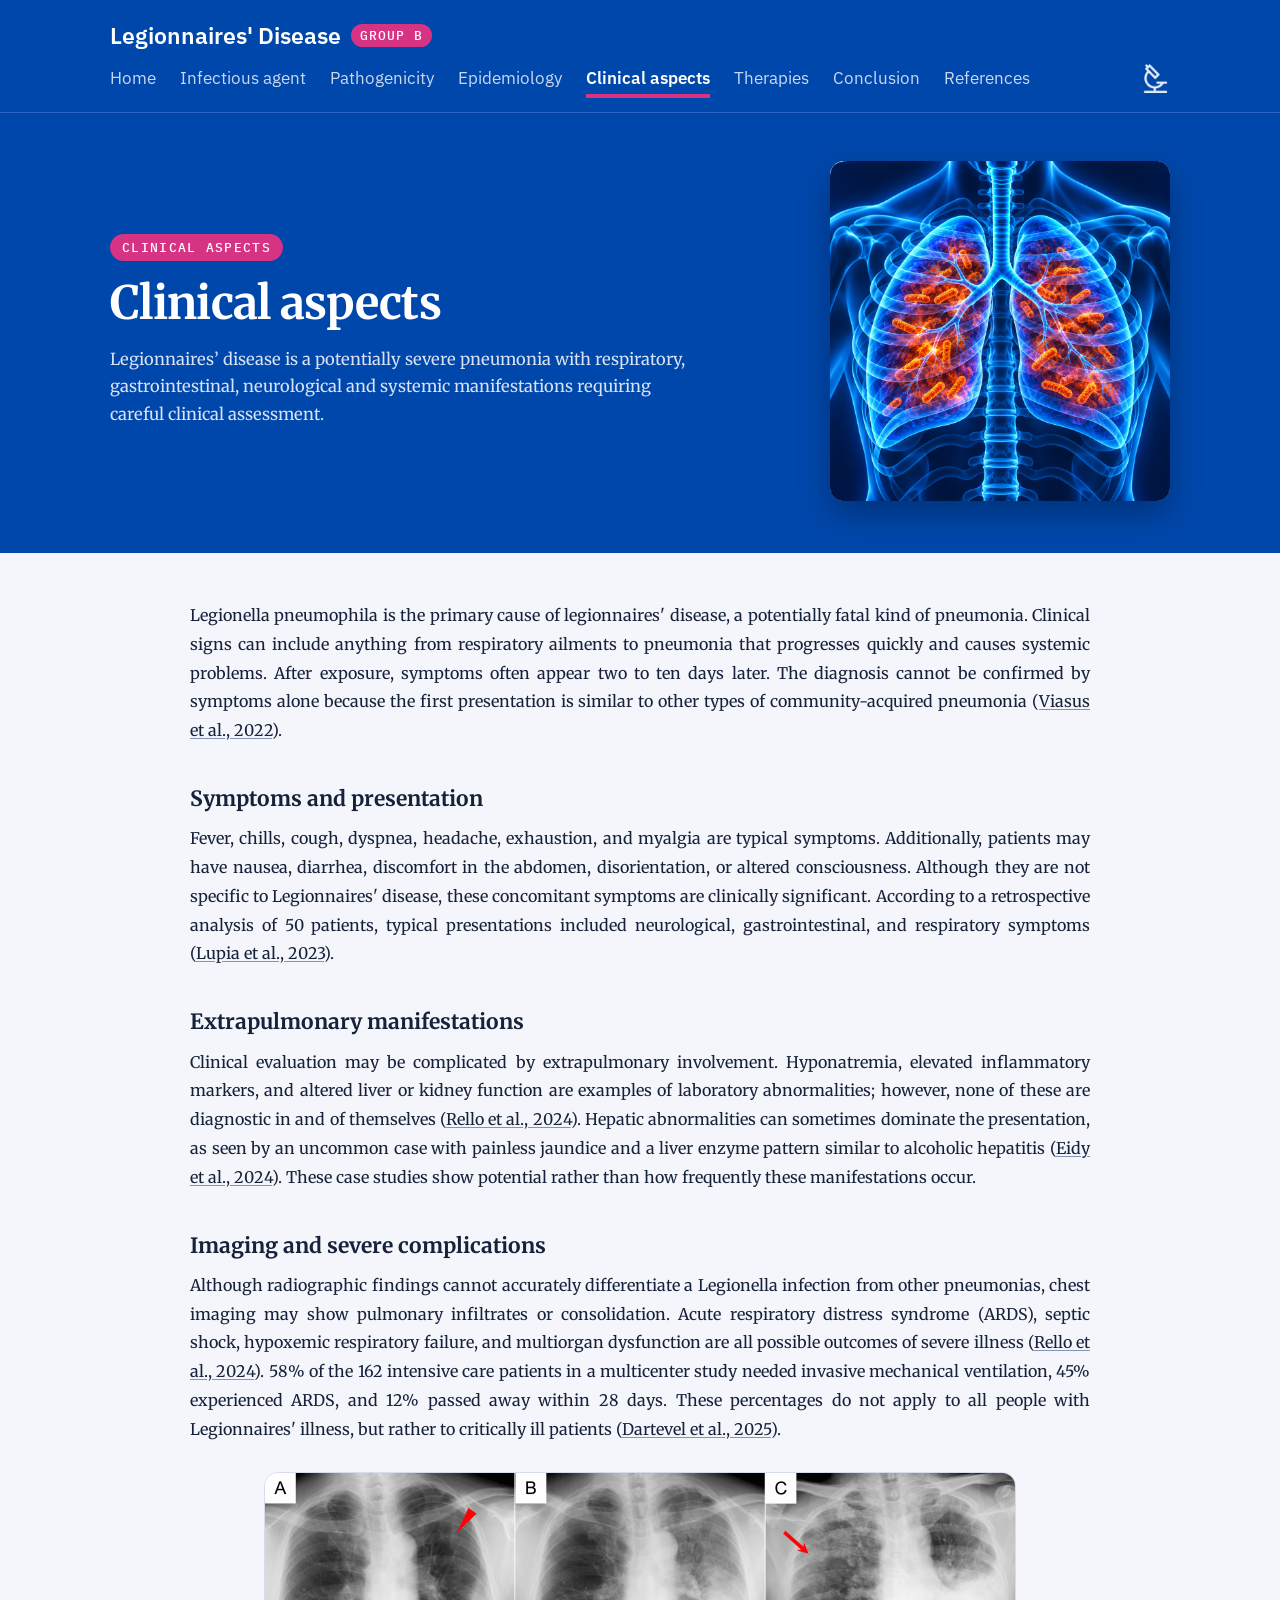
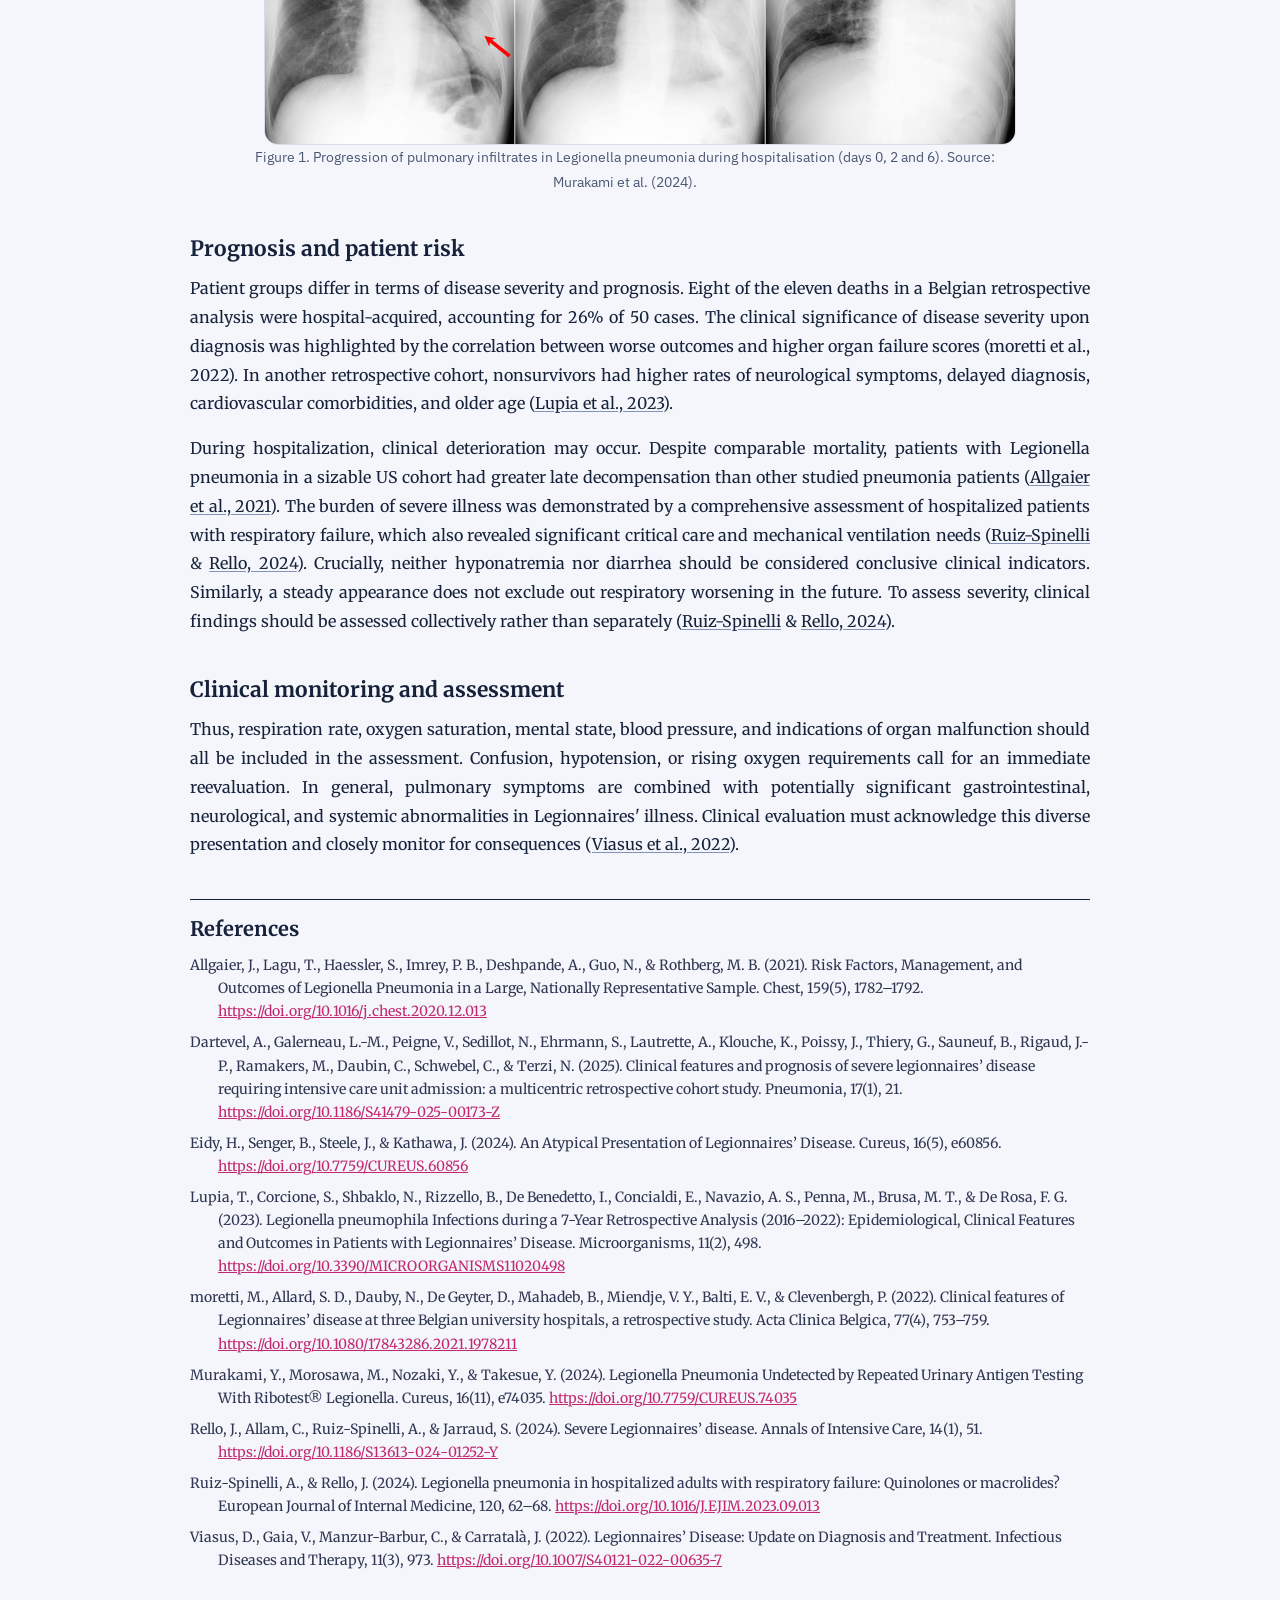
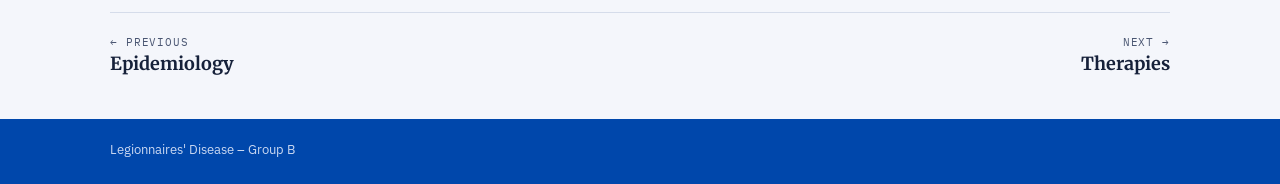
==== commit b584c169: "added responsiveness" ====
--- a/clinical-aspects.html
+++ b/clinical-aspects.html
@@ -8,7 +8,7 @@
 <link href="https://fonts.googleapis.com" rel="preconnect"/>
 <link crossorigin="" href="https://fonts.gstatic.com" rel="preconnect"/>
 <link href="https://fonts.googleapis.com/css2?family=IBM+Plex+Sans:ital,wght@0,400;0,600;1,400&amp;family=IBM+Plex+Mono:wght@500&amp;family=Merriweather:ital,wght@0,400;0,700;1,400&amp;display=swap" rel="stylesheet"/>
-<link href="style.css?v=16" rel="stylesheet"/>
+<link href="style.css?v=responsive-20261113" rel="stylesheet"/>
 </head>
 <body>
 <header class="site-header">
--- a/style.css
+++ b/style.css
@@ -254,3 +254,217 @@
 @media(max-width:680px){
  body.epidemiology .band figure {flex:0 1 340px;max-width:100%;height:auto;aspect-ratio:1/1;margin-inline:auto;}
 }
+
+/* FINAL: show the original wide Epidemiology image without cropping. */
+body.epidemiology .band figure {
+  flex: 0 0 425px; width: 425px; max-width: 100%; height: 340px;
+  box-sizing: border-box; padding: 20px; display: flex;
+  align-items: center; justify-content: center;
+  background: linear-gradient(135deg, #082d70, #0a438f);
+  border: 1px solid #3479ca; border-radius: 20px; overflow: hidden;
+}
+body.epidemiology .band figure img[src="img-epidemiology.jpg"] {
+  display: block !important; width: 100% !important; height: auto !important;
+  max-height: 100% !important; aspect-ratio: auto !important;
+  object-fit: contain !important; border-radius: 10px;
+}
+@media (max-width: 680px) {
+ body.epidemiology .band figure { width: 100%; flex: 0 1 425px; height: auto; min-height: 260px; }
+}
+
+
+/* ============================================================
+   Responsive layout: desktop, laptop, tablet and mobile.
+   Desktop design, text and original figure aspect ratios retained.
+   ============================================================ */
+html { -webkit-text-size-adjust: 100%; }
+body { overflow-x: clip; }
+.wrap { width: 100%; }
+img, iframe, video { max-width: 100%; }
+article, .band-text, .layout, .single, .refs { min-width: 0; }
+article p, .refs li, figcaption, .fig-credit { overflow-wrap: break-word; }
+.table-wrap { max-width: 100%; -webkit-overflow-scrolling: touch; }
+.video-frame { width: min(100%,760px); }
+.site-header .wrap { padding-right: 55px; }
+.site-header .header-microscope { right: 12px; bottom: 20px; }
+.nav { min-width: 0; max-width: 100%; }
+.band figure { max-width: 100%; }
+article figure.fig, article figure.fig-centered { max-width: 100%; }
+article figure.fig img, article figure.fig-centered img {
+  width: auto; height: auto; max-width: 100%; object-fit: contain;
+}
+body.epidemiology .band figure { max-width: 100%; }
+body.epidemiology .band figure img[src="img-epidemiology.jpg"] {
+  width: 100% !important; height: auto !important;
+  object-fit: contain !important;
+}
+
+@media (min-width: 1440px) {
+  .wrap { max-width: 1280px; }
+  .band .wrap { gap: 64px; }
+  .band-text { flex-basis: 520px; }
+  .home .band figure { flex-basis: 500px; }
+}
+
+@media (min-width: 761px) and (max-width: 1100px) {
+  .wrap { padding-left: 30px; padding-right: 30px; }
+  .site-header .wrap { padding-right: 70px; }
+  .nav { gap: 5px 18px; font-size: 16px; }
+  .band .wrap { gap: 30px; }
+  .band-text { flex: 1 1 350px; }
+  .band figure { flex: 0 1 310px; width: 310px; }
+  .home .band figure { flex: 0 1 420px; }
+  body.epidemiology .band figure {
+    flex: 0 1 380px; width: 380px; height: 310px;
+  }
+  .layout { gap: 30px; }
+}
+
+@media (max-width: 760px) {
+  .wrap { padding-left: 20px; padding-right: 20px; }
+  .site-header .wrap {
+    padding: 16px 20px 14px;
+    gap: 14px;
+    position: relative;
+  }
+  .brand { max-width: calc(100% - 35px); flex-wrap: wrap; gap: 6px 9px; }
+  .brand b { font-size: clamp(19px, 4.5vw, 23px); line-height: 1.25; }
+  .brand span { font-size: 11px; }
+  .site-header .nav {
+    display: flex;
+    flex-wrap: wrap;
+    overflow-x: visible;
+    width: 100%;
+    max-width: 100%;
+    gap: 6px 14px;
+    padding: 0 30px 0 0;
+    font-size: 15px;
+  }
+  .site-header .nav a {
+    white-space: normal;
+    padding: 5px 0;
+    line-height: 1.35;
+    border-bottom-width: 3px;
+  }
+  .site-header .header-microscope {
+    top: auto; bottom: 18px; right: 20px;
+    width: 24px; height: 24px;
+  }
+  .band .wrap, .home .band .wrap {
+    display: flex; flex-direction: column; align-items: stretch;
+    gap: 24px; padding-top: 32px; padding-bottom: 38px;
+  }
+  .band-text { flex: 0 1 auto; width: 100%; gap: 13px; }
+  .band h1 { font-size: clamp(32px, 7.5vw, 43px); }
+  .home .band h1 { font-size: clamp(34px, 8vw, 48px); }
+  .lead { font-size: 16px; line-height: 1.65; max-width: 100%; }
+  .band figure, .home .band figure {
+    flex: 0 1 auto; width: min(100%,420px); max-width: 100%;
+    margin-inline: auto;
+  }
+  .band figure img { width: 100%; }
+  .home .band figure { width: min(100%,520px); }
+  body.epidemiology .band figure {
+    width: min(100%,425px); max-width: 100%;
+    flex: 0 1 auto; height: auto; min-height: 0;
+    padding: clamp(10px,3vw,20px);
+    aspect-ratio: auto;
+  }
+  body.epidemiology .band figure img[src="img-epidemiology.jpg"] {
+    aspect-ratio: auto !important;
+  }
+  .layout { display: block; padding-top: 30px; }
+  .toc { position: static; }
+  article, main.single article { width: 100%; max-width: 100%; }
+  .single { padding-top: 30px; }
+  article { font-size: 15.5px; line-height: 1.75; }
+  article h2 { font-size: 20px; }
+  .video .wrap { padding-bottom: 40px; }
+  .pager { gap: 20px; }
+}
+
+@media (max-width: 420px) {
+  .wrap { padding-left: 16px; padding-right: 16px; }
+  .site-header .wrap { padding-left: 16px; padding-right: 16px; }
+  .site-header .nav { gap: 5px 11px; font-size: 14px; }
+  .site-header .header-microscope { right: 16px; bottom: 16px; }
+  .brand b { font-size: 19px; }
+  .lead { font-size: 15px; }
+  .band .wrap, .home .band .wrap { padding-top: 26px; }
+  article { font-size: 15px; }
+  .pager span { font-size: 16px; }
+}
+
+/* Mobile hero image sizing correction: centered, never stretched */
+@media (max-width: 760px) {
+  .band figure, .home .band figure {
+    flex: 0 0 auto !important;
+    width: min(100%, 320px) !important;
+    max-width: 320px !important;
+    margin-inline: auto !important;
+    align-self: center !important;
+  }
+  .band figure img, .home .band figure img {
+    display: block;
+    width: 100% !important;
+    height: auto !important;
+    object-fit: contain !important;
+  }
+  .home .band figure { max-width: 360px !important; width: min(100%,360px) !important; }
+  body.epidemiology .band figure {
+    width: min(100%, 340px) !important;
+    max-width: 340px !important;
+    height: auto !important;
+    min-height: 0 !important;
+    padding: 12px !important;
+  }
+  body.epidemiology .band figure img[src="img-epidemiology.jpg"] {
+    width: 100% !important;
+    height: auto !important;
+    aspect-ratio: auto !important;
+    object-fit: contain !important;
+  }
+  article figure, article figure.fig, article figure.fig-centered {
+    width: fit-content;
+    max-width: min(100%, 520px) !important;
+    margin-left: auto !important;
+    margin-right: auto !important;
+  }
+  article figure img { max-width: 100% !important; height: auto !important; object-fit: contain !important; }
+}
+@media (max-width: 420px) {
+  .band figure, .home .band figure { width: min(100%, 290px) !important; max-width: 290px !important; }
+  body.epidemiology .band figure { width: min(100%, 310px) !important; max-width: 310px !important; }
+}
+
+/* Desktop hero balance: keep the artwork next to the text, not at the far edge. */
+@media (min-width: 1101px) {
+  .band .wrap {
+    max-width: 1240px;
+    justify-content: center;
+    column-gap: clamp(40px, 4vw, 70px);
+  }
+  .band-text { flex: 0 1 650px; }
+  .band figure { flex: 0 0 var(--img); margin: 0; }
+  .home .band figure { flex: 0 1 480px; }
+  body.epidemiology .band figure { flex: 0 0 340px; }
+}
+
+/* Final desktop restoration: keep the original two-column hero and aligned header. */
+@media (min-width: 1101px) {
+  .site-header .wrap { max-width: 1140px; padding-left: 40px; padding-right: 40px; }
+  .site-header .header-microscope { right: 40px; bottom: 19px; }
+  .site-header .nav { padding-right: 40px; }
+  .band .wrap, .home .band .wrap {
+    max-width: 1140px;
+    display: flex;
+    flex-wrap: nowrap;
+    justify-content: space-between;
+    align-items: center;
+    column-gap: 36px;
+  }
+  .band-text { flex: 1 1 0; min-width: 0; }
+  .band figure { flex: 0 0 340px; width: 340px; margin: 0; }
+  .home .band figure { flex: 0 0 420px; width: 420px; margin: 0; }
+  body.epidemiology .band figure { flex: 0 0 340px; width: 340px; }
+}
